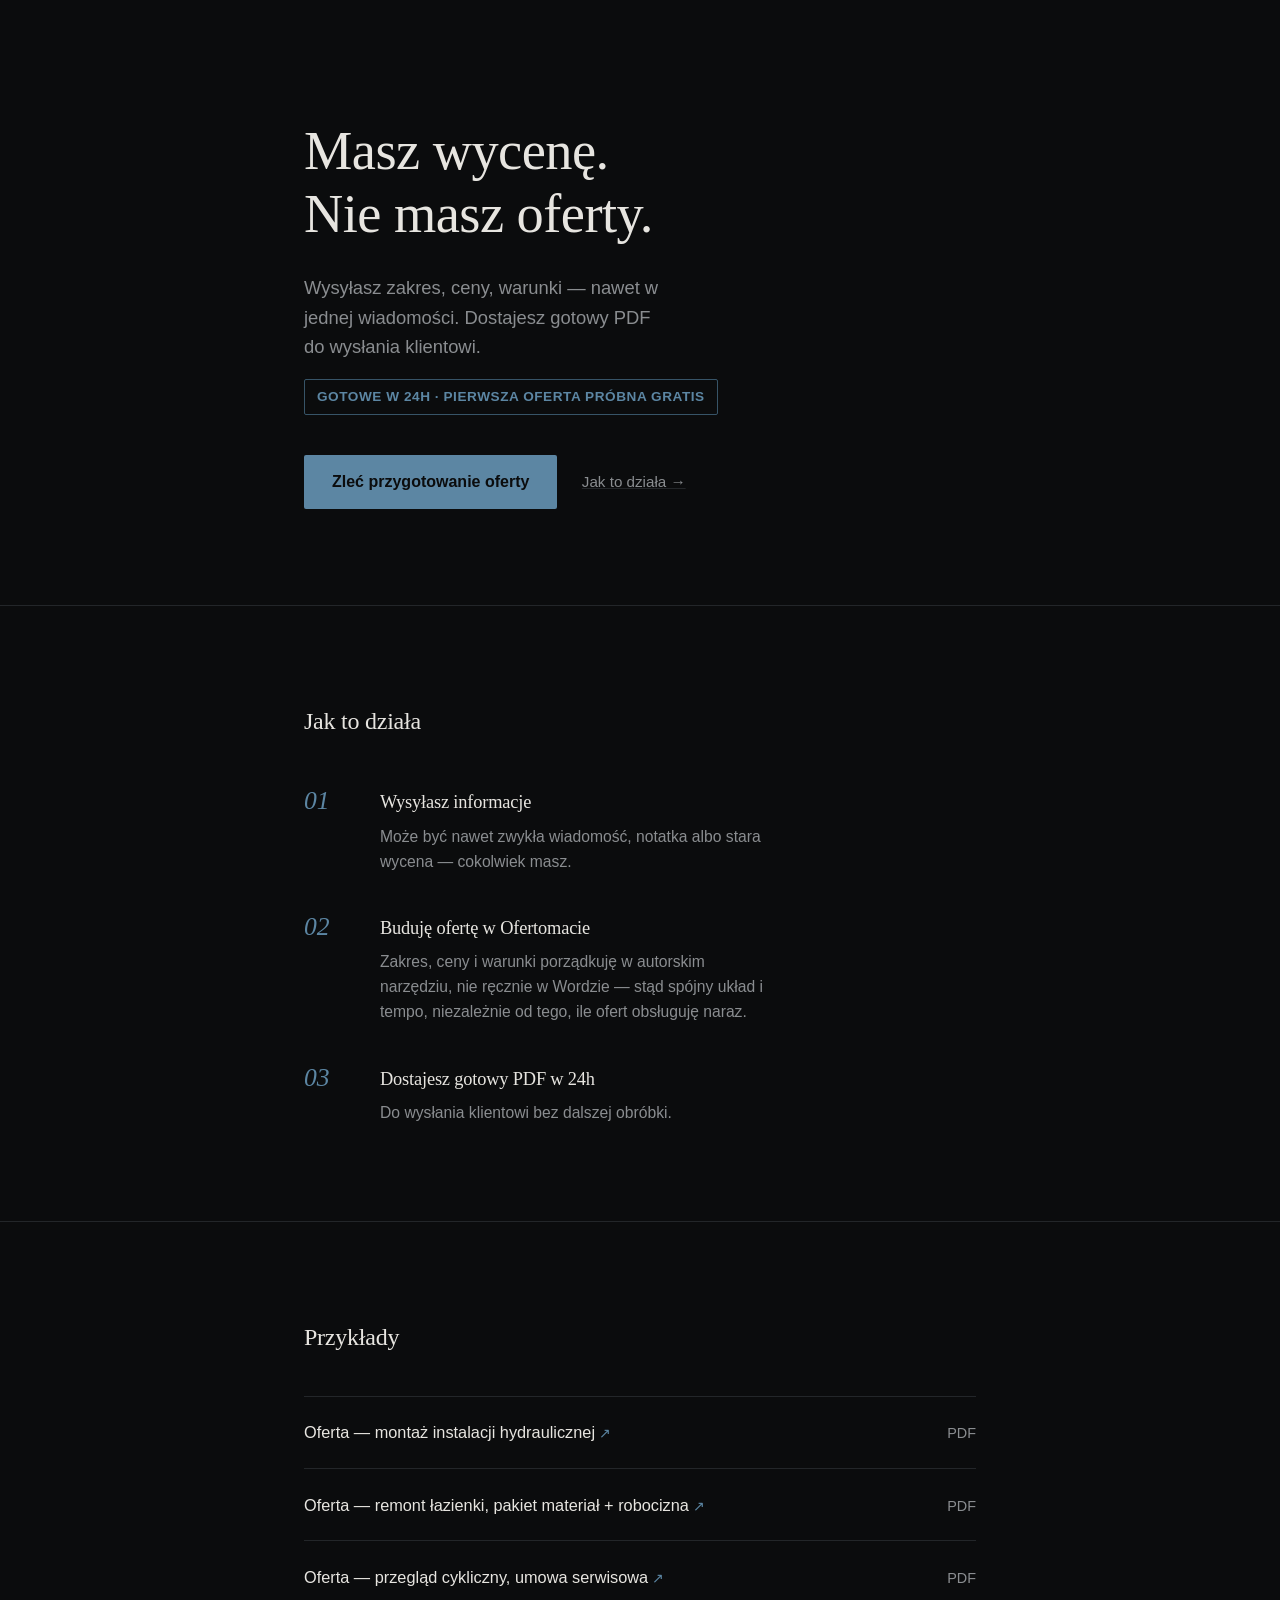
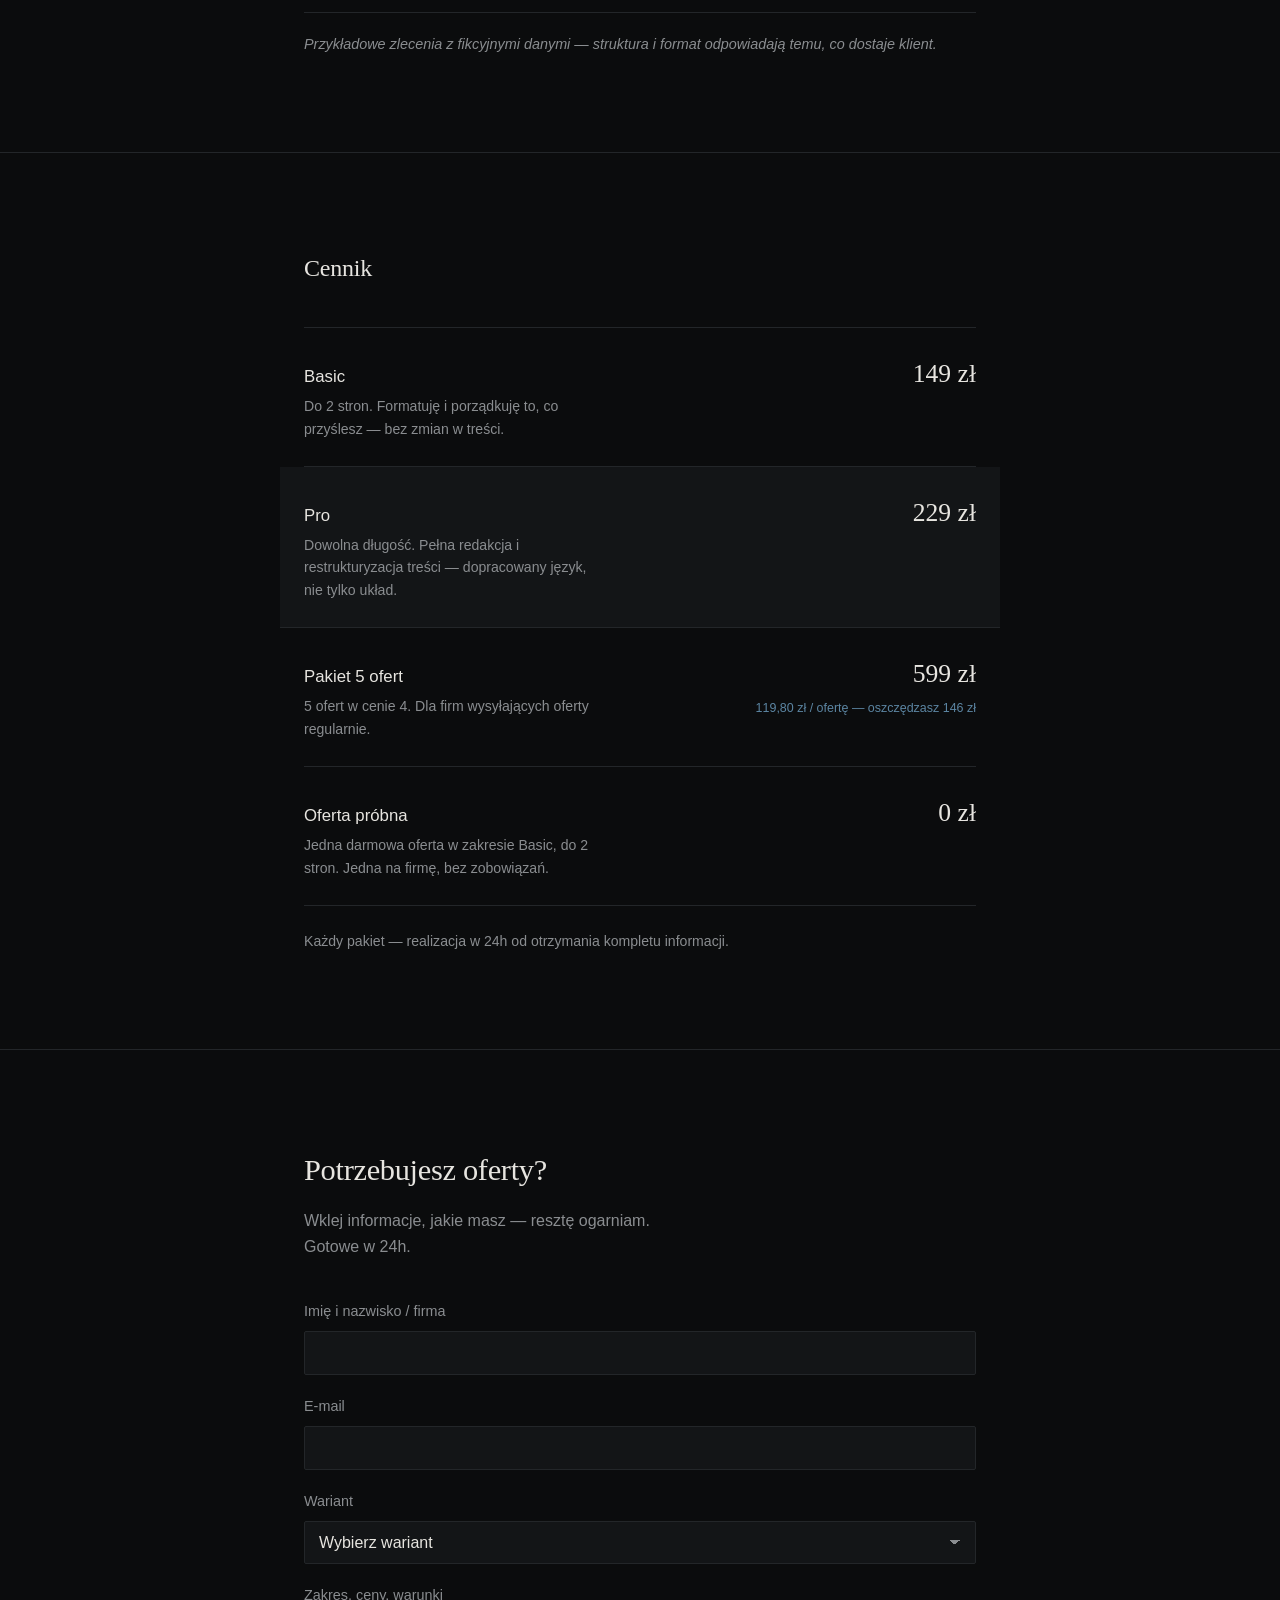
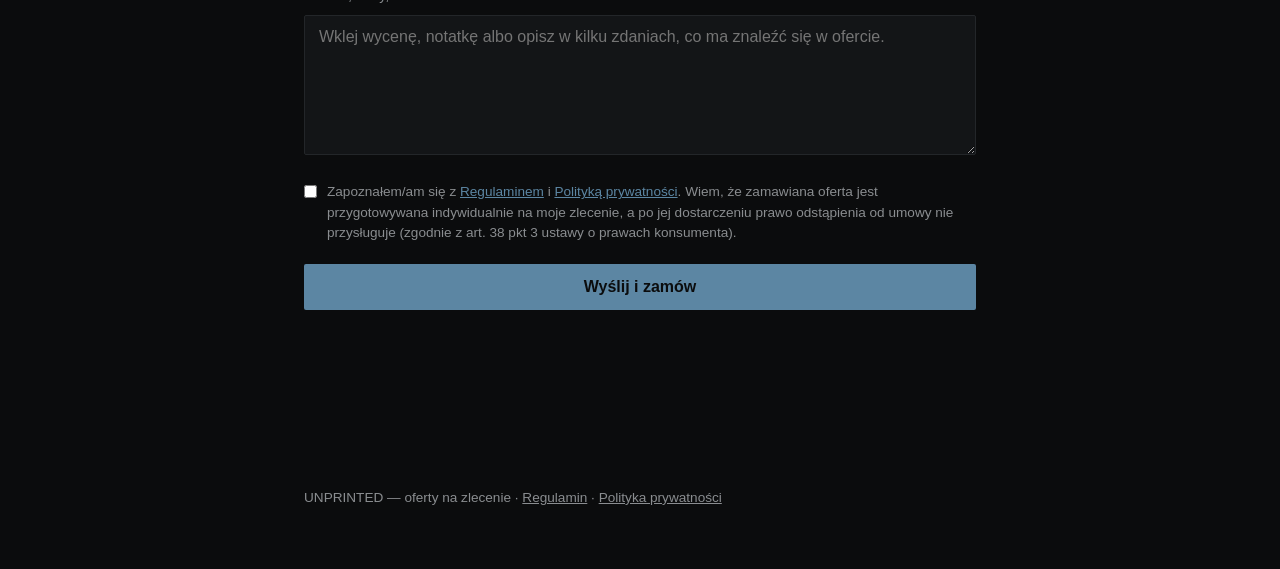
==== landing.html @ e14e417b "Add files via upload" ====
<!DOCTYPE html>
<html lang="pl">
<head>
<meta charset="UTF-8">
<meta name="viewport" content="width=device-width, initial-scale=1">
<title>Oferty PDF na zlecenie — UNPRINTED</title>
<meta name="description" content="Wysyłasz zakres, ceny, warunki. Dostajesz gotowy PDF do wysłania klientowi w 24h. Pierwsza oferta próbna gratis.">
<style>
@font-face{font-family:'Newsreader';font-style:normal;font-weight:400;src:url('fonts/newsreader-latin-400-normal.woff2') format('woff2');font-display:swap;}
@font-face{font-family:'Newsreader';font-style:normal;font-weight:500;src:url('fonts/newsreader-latin-500-normal.woff2') format('woff2');font-display:swap;}
@font-face{font-family:'Newsreader';font-style:normal;font-weight:600;src:url('fonts/newsreader-latin-600-normal.woff2') format('woff2');font-display:swap;}
@font-face{font-family:'Newsreader';font-style:italic;font-weight:400;src:url('fonts/newsreader-latin-400-italic.woff2') format('woff2');font-display:swap;}
@font-face{font-family:'IBM Plex Sans';font-style:normal;font-weight:400;src:url('fonts/ibm-plex-sans-latin-400-normal.woff2') format('woff2');font-display:swap;}
@font-face{font-family:'IBM Plex Sans';font-style:normal;font-weight:500;src:url('fonts/ibm-plex-sans-latin-500-normal.woff2') format('woff2');font-display:swap;}
@font-face{font-family:'IBM Plex Sans';font-style:normal;font-weight:600;src:url('fonts/ibm-plex-sans-latin-600-normal.woff2') format('woff2');font-display:swap;}
:root{--bg:#0b0c0d;--bg-alt:#131517;--text:#e7e5e0;--text-dim:#8a8d90;--line:#232629;--accent:#5c86a3;--accent-dim:#375467;}
*{box-sizing:border-box;margin:0;padding:0;}
html{scroll-behavior:smooth;}
body{background:var(--bg);color:var(--text);font-family:'IBM Plex Sans',sans-serif;font-size:16px;line-height:1.6;-webkit-font-smoothing:antialiased;}
h1,h2,h3{font-family:'Newsreader',serif;font-weight:500;letter-spacing:-0.01em;}
.wrap{max-width:720px;margin:0 auto;padding:0 24px;}
section{padding:96px 0;border-bottom:1px solid var(--line);}
section:last-of-type{border-bottom:none;}
.hero{padding-top:120px;}
.hero h1{font-size:clamp(2.2rem,5vw,3.4rem);line-height:1.15;max-width:14ch;opacity:0;animation:rise .7s ease-out .1s forwards;}
.hero .sub{margin-top:28px;font-size:1.15rem;color:var(--text-dim);max-width:36ch;opacity:0;animation:rise .7s ease-out .3s forwards;}
.hero .badge{display:inline-block;margin-top:18px;font-size:0.85rem;font-weight:600;letter-spacing:0.04em;text-transform:uppercase;color:var(--accent);border:1px solid var(--accent-dim);padding:6px 12px;border-radius:2px;opacity:0;animation:rise .7s ease-out .4s forwards;}
.hero .cta-row{margin-top:40px;opacity:0;animation:rise .7s ease-out .5s forwards;}
@keyframes rise{from{opacity:0;transform:translateY(10px);}to{opacity:1;transform:translateY(0);}}
@media (prefers-reduced-motion: reduce){.hero h1,.hero .sub,.hero .badge,.hero .cta-row{animation:none;opacity:1;}}
.btn{display:inline-block;background:var(--accent);color:#0b0c0d;font-family:'IBM Plex Sans',sans-serif;font-weight:600;font-size:1rem;padding:14px 28px;border:none;border-radius:2px;text-decoration:none;cursor:pointer;transition:background .15s ease;}
.btn:hover,.btn:focus-visible{background:#6f9bb8;}
.btn:focus-visible{outline:2px solid var(--accent);outline-offset:3px;}
.btn-ghost{display:inline-block;color:var(--text-dim);font-size:0.95rem;margin-left:20px;text-decoration:underline;text-decoration-color:var(--line);}
.btn-ghost:hover{color:var(--text);}
.steps{display:flex;flex-direction:column;gap:40px;margin-top:48px;}
.step{display:grid;grid-template-columns:56px 1fr;gap:20px;align-items:start;}
.step .num{font-family:'Newsreader',serif;font-style:italic;font-size:1.6rem;color:var(--accent);line-height:1;}
.step h3{font-size:1.15rem;font-weight:500;margin-bottom:6px;}
.step p{color:var(--text-dim);font-size:0.98rem;max-width:44ch;}
.examples{display:flex;flex-direction:column;gap:1px;margin-top:40px;border-top:1px solid var(--line);}
.example{padding:22px 0;border-bottom:1px solid var(--line);display:flex;justify-content:space-between;align-items:baseline;gap:16px;text-decoration:none;color:inherit;transition:opacity .15s ease;}
.example:hover,.example:focus-visible{opacity:0.72;}
.example .name{font-size:1.02rem;}
.example .name::after{content:" ↗";color:var(--accent);font-size:0.85em;}
.example .meta{color:var(--text-dim);font-size:0.9rem;white-space:nowrap;}
.examples-note{margin-top:20px;font-size:0.9rem;color:var(--text-dim);font-style:italic;}
.pricing{display:flex;flex-direction:column;margin-top:40px;border-top:1px solid var(--line);}
.price-row{display:flex;justify-content:space-between;align-items:baseline;padding:26px 0;border-bottom:1px solid var(--line);cursor:pointer;transition:background .15s ease,opacity .15s ease;text-decoration:none;color:inherit;}
.price-row:hover,.price-row:focus-visible{opacity:0.8;}
.price-row .plan-name::after{content:" →";color:var(--accent);font-size:0.85em;opacity:0;transition:opacity .15s ease;}
.price-row:hover .plan-name::after,.price-row:focus-visible .plan-name::after{opacity:1;}
.price-row.featured{background:var(--bg-alt);margin:0 -24px;padding:26px 24px;}
.price-row .plan-name{font-size:1.05rem;}
.price-row .plan-desc{color:var(--text-dim);font-size:0.88rem;margin-top:4px;max-width:38ch;}
.price-row .plan-price{font-family:'Newsreader',serif;font-size:1.6rem;white-space:nowrap;text-align:right;}
.price-row .plan-save{display:block;font-family:'IBM Plex Sans',sans-serif;font-size:0.78rem;color:var(--accent);margin-top:4px;font-weight:500;}
.pricing-note{margin-top:24px;font-size:0.88rem;color:var(--text-dim);}
.form-section h2{font-size:1.9rem;max-width:20ch;}
.form-section .sub{color:var(--text-dim);margin-top:14px;max-width:40ch;}
form{margin-top:40px;display:flex;flex-direction:column;gap:20px;}
label{font-size:0.9rem;color:var(--text-dim);display:block;margin-bottom:8px;}
input,textarea,select{width:100%;background:var(--bg-alt);border:1px solid var(--line);color:var(--text);font-family:'IBM Plex Sans',sans-serif;font-size:1rem;padding:12px 14px;border-radius:2px;}
select{appearance:none;-webkit-appearance:none;background-image:linear-gradient(45deg,transparent 50%,var(--text-dim) 50%),linear-gradient(135deg,var(--text-dim) 50%,transparent 50%);background-position:calc(100% - 20px) center,calc(100% - 15px) center;background-size:5px 5px,5px 5px;background-repeat:no-repeat;}
input:focus-visible,textarea:focus-visible,select:focus-visible{outline:2px solid var(--accent);outline-offset:1px;border-color:var(--accent);}
textarea{min-height:140px;resize:vertical;}
.form-status{font-size:0.9rem;margin-top:4px;min-height:1.2em;}
.form-status.ok{color:var(--accent);}
.form-status.err{color:#c0645a;}
.consent{display:flex;align-items:flex-start;gap:10px;}
.consent input[type=checkbox]{width:auto;margin-top:3px;flex:0 0 auto;accent-color:var(--accent);}
.consent label{font-size:0.85rem;color:var(--text-dim);margin-bottom:0;line-height:1.5;}
.consent a{color:var(--accent);}
footer{padding:40px 0 60px;color:var(--text-dim);font-size:0.85rem;}
</style>
</head>
<body>

<!-- HERO -->
<section class="hero">
<div class="wrap">
<h1>Masz wycenę.<br>Nie masz oferty.</h1>
<p class="sub">Wysyłasz zakres, ceny, warunki — nawet w jednej wiadomości. Dostajesz gotowy PDF do wysłania klientowi.</p>
<span class="badge">Gotowe w 24h · pierwsza oferta próbna gratis</span>
<div class="cta-row">
<a href="#formularz" class="btn">Zleć przygotowanie oferty</a>
<a href="#jak-to-dziala" class="btn-ghost">Jak to działa →</a>
</div>
</div>
</section>

<!-- JAK TO DZIAŁA -->
<section id="jak-to-dziala">
<div class="wrap">
<h2>Jak to działa</h2>
<div class="steps">
<div class="step">
<span class="num">01</span>
<div>
<h3>Wysyłasz informacje</h3>
<p>Może być nawet zwykła wiadomość, notatka albo stara wycena — cokolwiek masz.</p>
</div>
</div>
<div class="step">
<span class="num">02</span>
<div>
<h3>Buduję ofertę w Ofertomacie</h3>
<p>Zakres, ceny i warunki porządkuję w autorskim narzędziu, nie ręcznie w Wordzie — stąd spójny układ i tempo, niezależnie od tego, ile ofert obsługuję naraz.</p>
</div>
</div>
<div class="step">
<span class="num">03</span>
<div>
<h3>Dostajesz gotowy PDF w 24h</h3>
<p>Do wysłania klientowi bez dalszej obróbki.</p>
</div>
</div>
</div>
</div>
</section>

<!-- PRZYKŁADY -->
<section id="przykłady">
<div class="wrap">
<h2>Przykłady</h2>
<div class="examples">
<a class="example" href="przyklady/oferta-montaz-hydrauliczny.pdf" target="_blank" rel="noopener">
<span class="name">Oferta — montaż instalacji hydraulicznej</span>
<span class="meta">PDF</span>
</a>
<a class="example" href="przyklady/oferta-remont-lazienki.pdf" target="_blank" rel="noopener">
<span class="name">Oferta — remont łazienki, pakiet materiał + robocizna</span>
<span class="meta">PDF</span>
</a>
<a class="example" href="przyklady/oferta-przeglad-cykliczny.pdf" target="_blank" rel="noopener">
<span class="name">Oferta — przegląd cykliczny, umowa serwisowa</span>
<span class="meta">PDF</span>
</a>
</div>
<p class="examples-note">Przykładowe zlecenia z fikcyjnymi danymi — struktura i format odpowiadają temu, co dostaje klient.</p>
</div>
</section>

<!-- CENNIK -->
<section id="cennik">
<div class="wrap">
<h2>Cennik</h2>
<div class="pricing">
<a class="price-row" href="#formularz" data-package="Basic – 149 zł">
<div>
<div class="plan-name">Basic</div>
<div class="plan-desc">Do 2 stron. Formatuję i porządkuję to, co przyślesz — bez zmian w treści.</div>
</div>
<div class="plan-price">149 zł</div>
</a>
<a class="price-row featured" href="#formularz" data-package="Pro – 229 zł">
<div>
<div class="plan-name">Pro</div>
<div class="plan-desc">Dowolna długość. Pełna redakcja i restrukturyzacja treści — dopracowany język, nie tylko układ.</div>
</div>
<div class="plan-price">229 zł</div>
</a>
<a class="price-row" href="#formularz" data-package="Pakiet 5 ofert – 599 zł">
<div>
<div class="plan-name">Pakiet 5 ofert</div>
<div class="plan-desc">5 ofert w cenie 4. Dla firm wysyłających oferty regularnie.</div>
</div>
<div class="plan-price">599 zł
<span class="plan-save">119,80 zł / ofertę — oszczędzasz 146 zł</span>
</div>
</a>
<a class="price-row" href="#formularz" data-package="Oferta próbna – 0 zł">
<div>
<div class="plan-name">Oferta próbna</div>
<div class="plan-desc">Jedna darmowa oferta w zakresie Basic, do 2 stron. Jedna na firmę, bez zobowiązań.</div>
</div>
<div class="plan-price">0 zł</div>
</a>
</div>
<p class="pricing-note">Każdy pakiet — realizacja w 24h od otrzymania kompletu informacji.</p>
</div>
</section>

<!-- FORMULARZ -->
<section class="form-section" id="formularz">
<div class="wrap">
<h2>Potrzebujesz oferty?</h2>
<p class="sub">Wklej informacje, jakie masz — resztę ogarniam. Gotowe w 24h.</p>

<form id="offer-form" action="https://ofertomat-email.robnow958.workers.dev/" method="POST">
<div>
<label for="name">Imię i nazwisko / firma</label>
<input type="text" id="name" name="name" required>
</div>
<div>
<label for="email">E-mail</label>
<input type="email" id="email" name="email" required>
</div>
<div>
<label for="package">Wariant</label>
<select id="package" name="package" required>
<option value="" disabled selected>Wybierz wariant</option>
<option value="Basic – 149 zł">Basic — 149 zł</option>
<option value="Pro – 229 zł">Pro — 229 zł</option>
<option value="Pakiet 5 ofert – 599 zł">Pakiet 5 ofert — 599 zł</option>
<option value="Oferta próbna – 0 zł">Oferta próbna — 0 zł (jedna na firmę)</option>
</select>
</div>
<div>
<label for="details">Zakres, ceny, warunki</label>
<textarea id="details" name="details" placeholder="Wklej wycenę, notatkę albo opisz w kilku zdaniach, co ma znaleźć się w ofercie." required></textarea>
</div>
<div class="consent">
<input type="checkbox" id="consent" name="consent" required>
<label for="consent">Zapoznałem/am się z <a href="regulamin.html" target="_blank" rel="noopener">Regulaminem</a> i <a href="polityka-prywatnosci.html" target="_blank" rel="noopener">Polityką prywatności</a>. Wiem, że zamawiana oferta jest przygotowywana indywidualnie na moje zlecenie, a po jej dostarczeniu prawo odstąpienia od umowy nie przysługuje (zgodnie z art. 38 pkt 3 ustawy o prawach konsumenta).</label>
</div>
<button type="submit" class="btn">Wyślij i zamów</button>
<p class="form-status" id="form-status" role="status" aria-live="polite"></p>
</form>
</div>
</section>

<footer>
<div class="wrap">UNPRINTED — oferty na zlecenie · <a href="regulamin.html" style="color:inherit;">Regulamin</a> · <a href="polityka-prywatnosci.html" style="color:inherit;">Polityka prywatności</a></div>
</footer>

<script>
const form = document.getElementById('offer-form');
const formStatus = document.getElementById('form-status');
const packageSelect = document.getElementById('package');

document.querySelectorAll('.price-row[data-package]').forEach(row => {
  row.addEventListener('click', () => {
    const value = row.dataset.package;
    if (packageSelect) [...packageSelect.options].forEach(opt => { if (opt.value === value) packageSelect.value = value; });
  });
});

form.addEventListener('submit', async (e) => {
  e.preventDefault();
  formStatus.textContent = 'Wysyłanie...';
  formStatus.className = 'form-status';
  try {
    const data = Object.fromEntries(new FormData(form).entries());
    const res = await fetch(form.action, {
      method: 'POST',
      headers: {'Content-Type': 'application/json', 'Accept': 'application/json'},
      body: JSON.stringify(data)
    });
    if (res.ok) {
      formStatus.textContent = 'Wysłano. Odpiszę w ciągu 24h.';
      formStatus.className = 'form-status ok';
      form.reset();
    } else throw new Error();
  } catch {
    formStatus.textContent = 'Coś nie zadziałało — napisz bezpośrednio na maila.';
    formStatus.className = 'form-status err';
  }
});
</script>

</body>
</html>
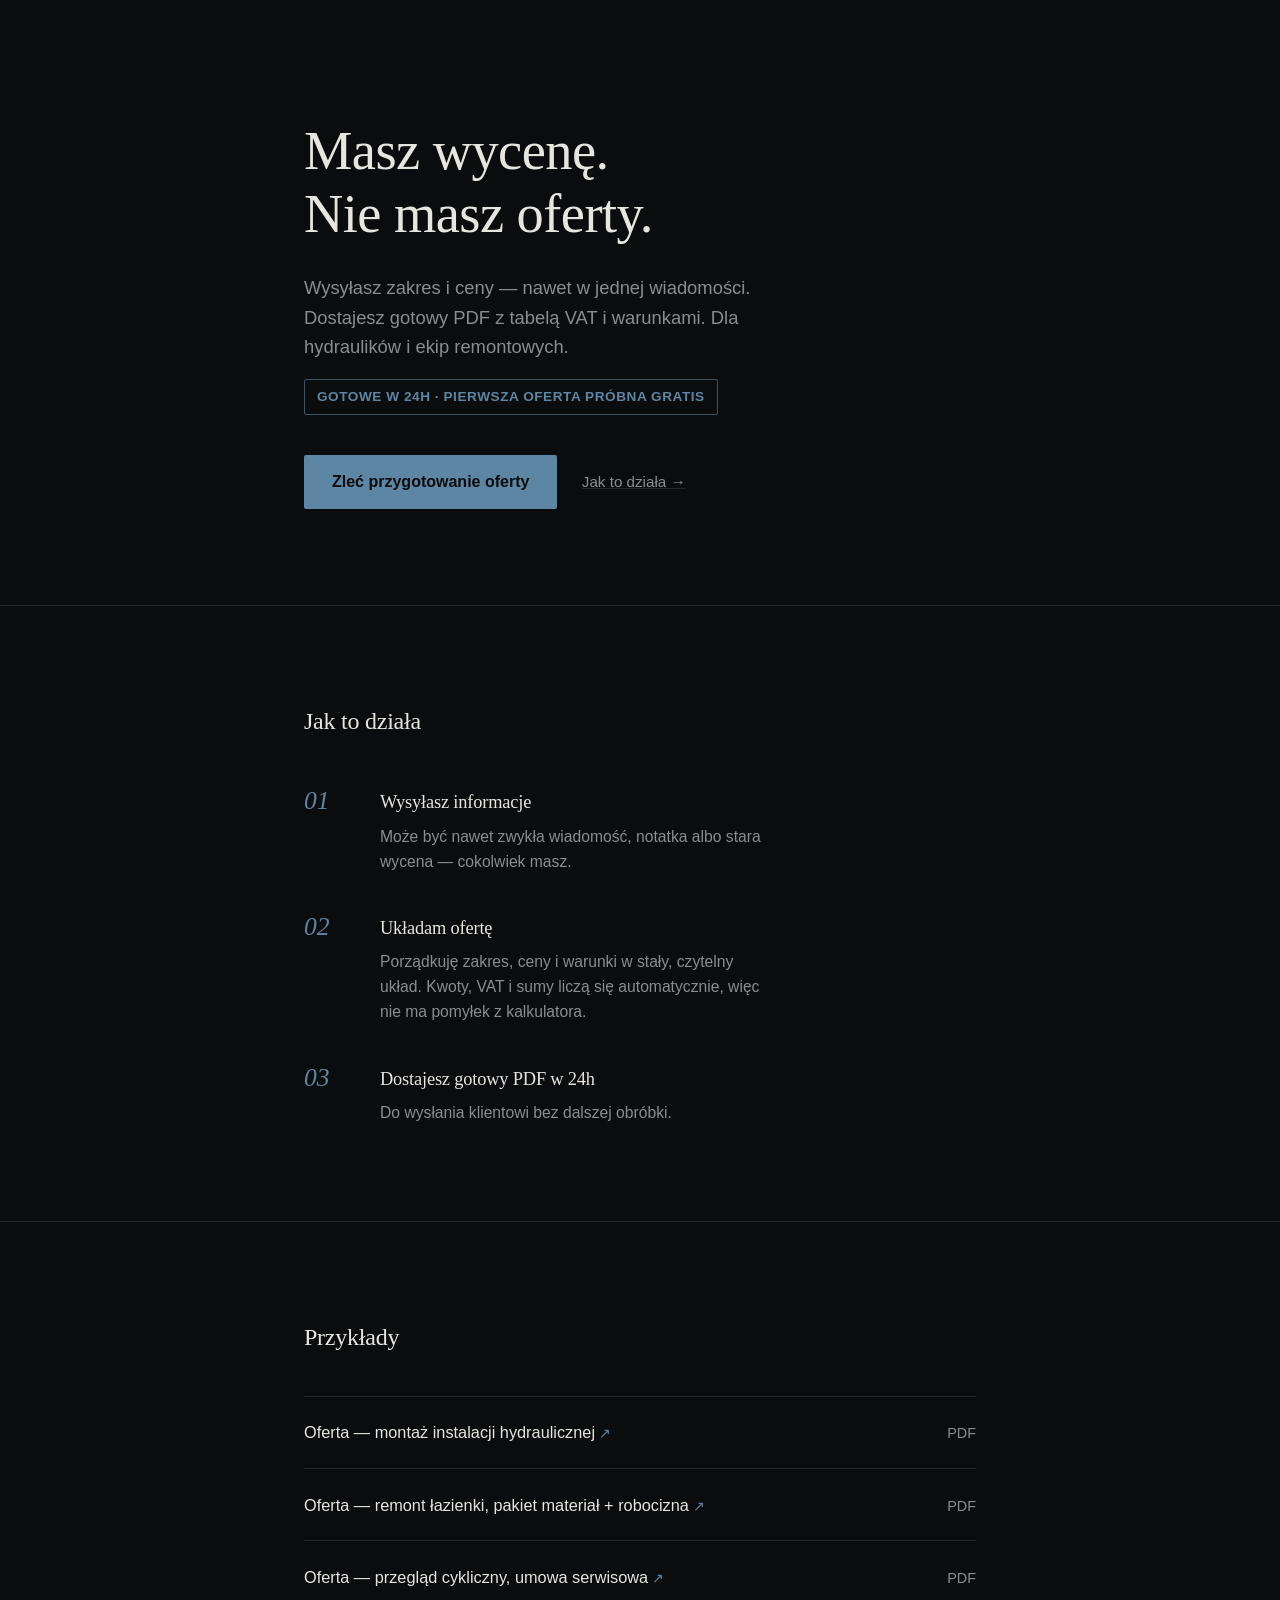
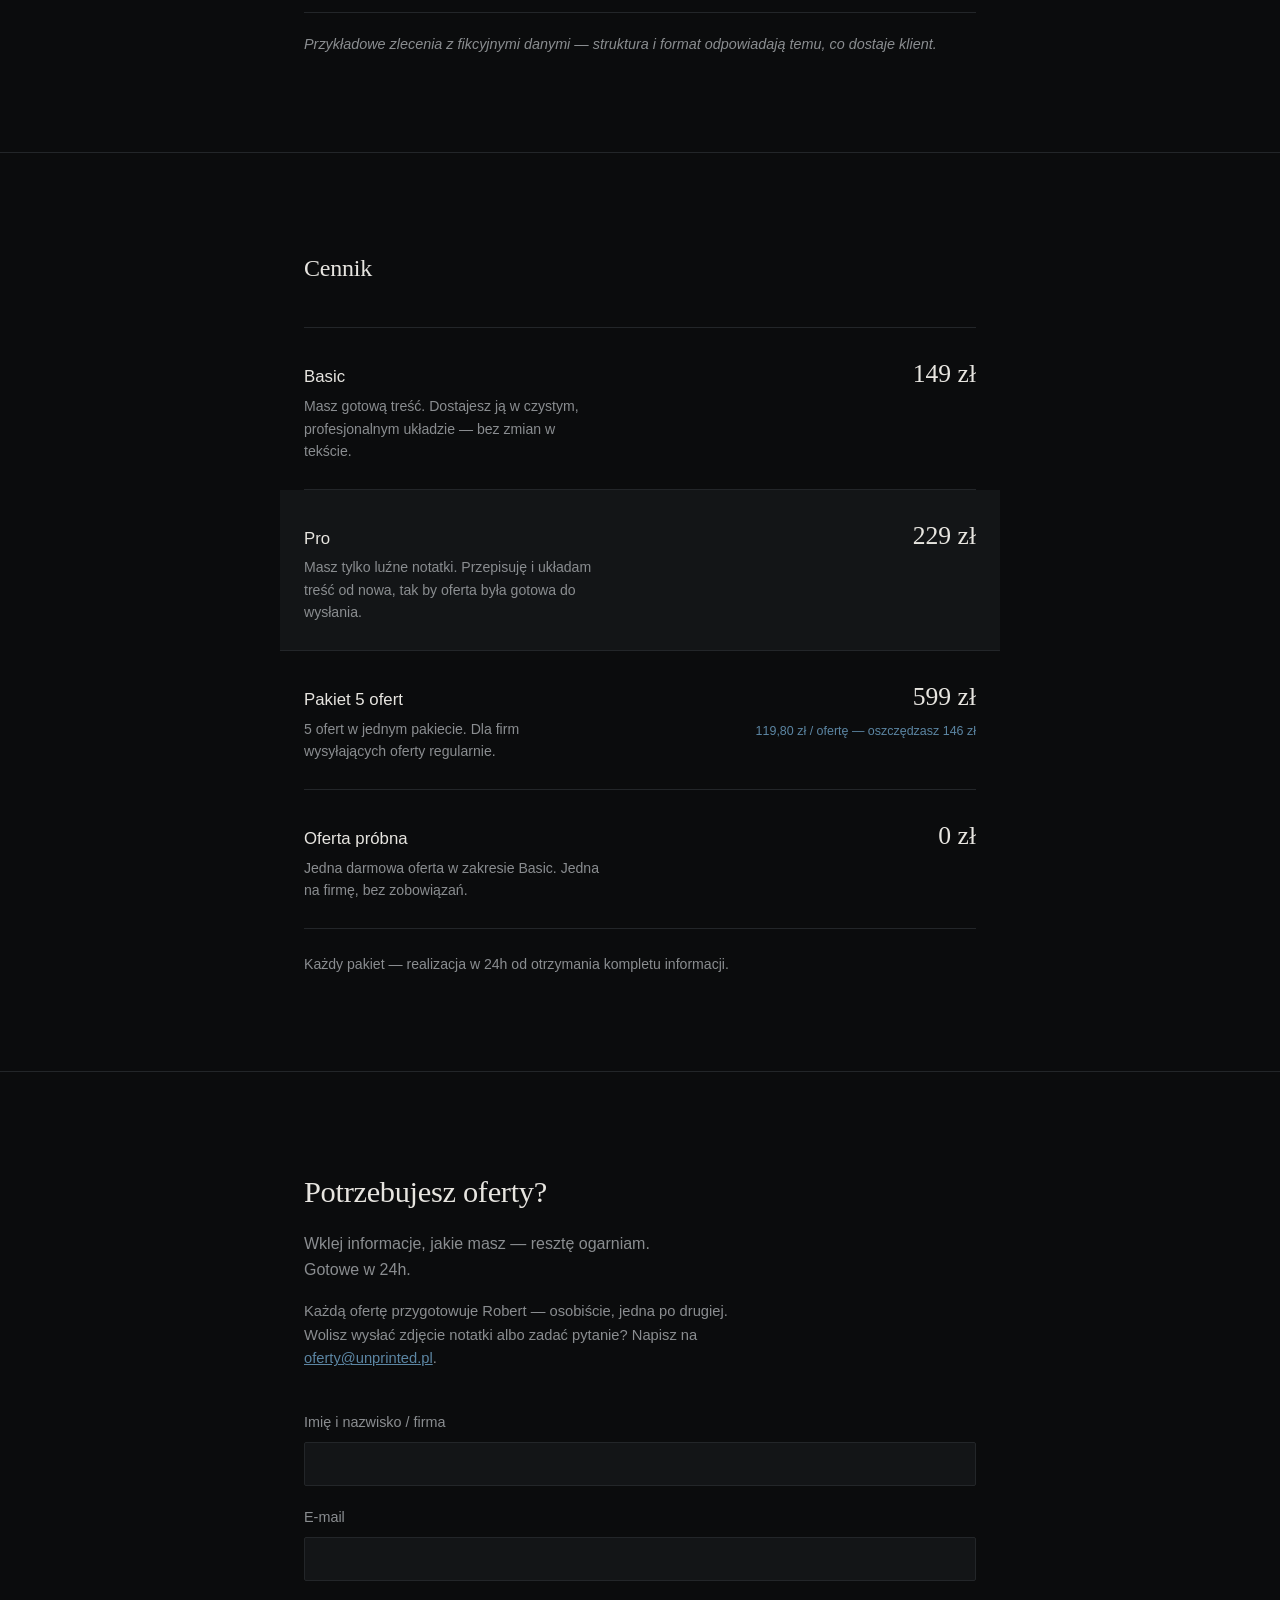
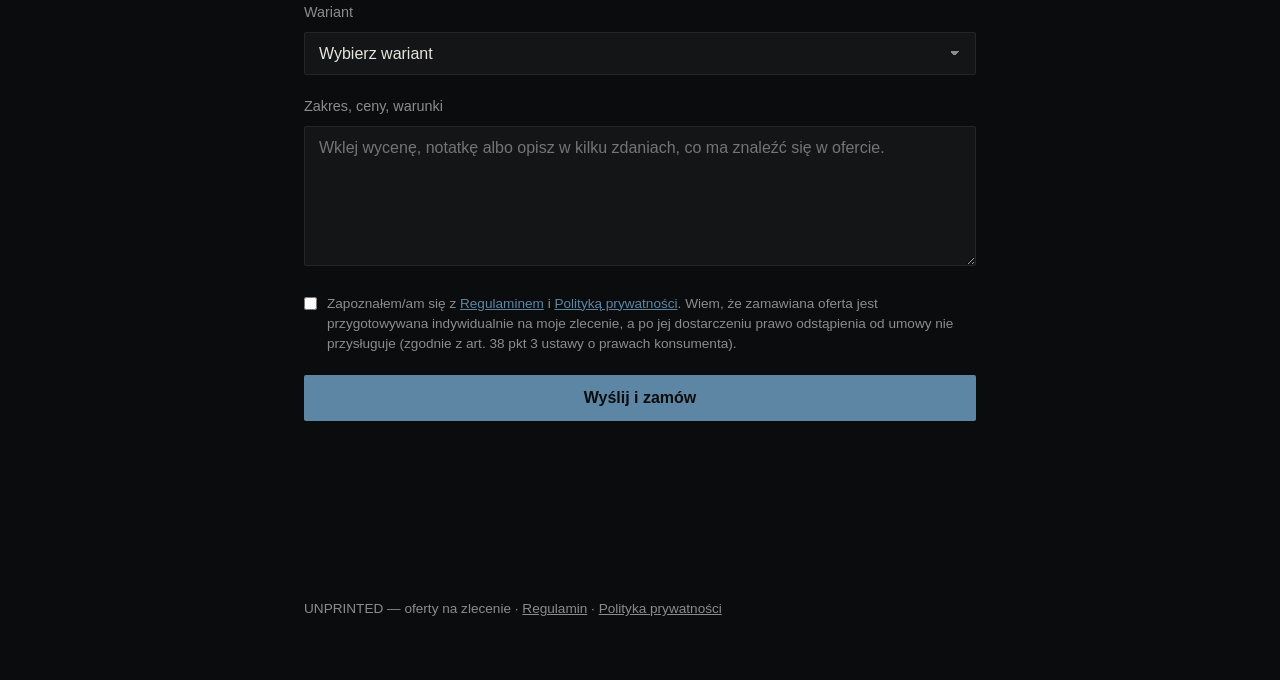
==== commit a7c480ef: "Add files via upload" ====
--- a/landing.html
+++ b/landing.html
@@ -23,11 +23,14 @@
 section:last-of-type{border-bottom:none;}
 .hero{padding-top:120px;}
 .hero h1{font-size:clamp(2.2rem,5vw,3.4rem);line-height:1.15;max-width:14ch;opacity:0;animation:rise .7s ease-out .1s forwards;}
-.hero .sub{margin-top:28px;font-size:1.15rem;color:var(--text-dim);max-width:36ch;opacity:0;animation:rise .7s ease-out .3s forwards;}
+.hero .sub{margin-top:28px;font-size:1.15rem;color:var(--text-dim);max-width:44ch;opacity:0;animation:rise .7s ease-out .3s forwards;}
 .hero .badge{display:inline-block;margin-top:18px;font-size:0.85rem;font-weight:600;letter-spacing:0.04em;text-transform:uppercase;color:var(--accent);border:1px solid var(--accent-dim);padding:6px 12px;border-radius:2px;opacity:0;animation:rise .7s ease-out .4s forwards;}
 .hero .cta-row{margin-top:40px;opacity:0;animation:rise .7s ease-out .5s forwards;}
+.preview{display:block;margin-top:56px;max-width:380px;opacity:0;animation:rise .7s ease-out .6s forwards;}
+.preview img{display:block;width:100%;height:auto;border:1px solid var(--line);box-shadow:0 18px 50px rgba(0,0,0,.5);}
+.preview span{display:block;margin-top:10px;font-size:0.85rem;color:var(--text-dim);}
 @keyframes rise{from{opacity:0;transform:translateY(10px);}to{opacity:1;transform:translateY(0);}}
-@media (prefers-reduced-motion: reduce){.hero h1,.hero .sub,.hero .badge,.hero .cta-row{animation:none;opacity:1;}}
+@media (prefers-reduced-motion: reduce){.hero h1,.hero .sub,.hero .badge,.hero .cta-row,.preview{animation:none;opacity:1;}}
 .btn{display:inline-block;background:var(--accent);color:#0b0c0d;font-family:'IBM Plex Sans',sans-serif;font-weight:600;font-size:1rem;padding:14px 28px;border:none;border-radius:2px;text-decoration:none;cursor:pointer;transition:background .15s ease;}
 .btn:hover,.btn:focus-visible{background:#6f9bb8;}
 .btn:focus-visible{outline:2px solid var(--accent);outline-offset:3px;}
@@ -58,6 +61,8 @@
 .pricing-note{margin-top:24px;font-size:0.88rem;color:var(--text-dim);}
 .form-section h2{font-size:1.9rem;max-width:20ch;}
 .form-section .sub{color:var(--text-dim);margin-top:14px;max-width:40ch;}
+.who{margin-top:18px;font-size:0.92rem;color:var(--text-dim);max-width:52ch;}
+.who a{color:var(--accent);}
 form{margin-top:40px;display:flex;flex-direction:column;gap:20px;}
 label{font-size:0.9rem;color:var(--text-dim);display:block;margin-bottom:8px;}
 input,textarea,select{width:100%;background:var(--bg-alt);border:1px solid var(--line);color:var(--text);font-family:'IBM Plex Sans',sans-serif;font-size:1rem;padding:12px 14px;border-radius:2px;}
@@ -80,12 +85,16 @@
 <section class="hero">
 <div class="wrap">
 <h1>Masz wycenę.<br>Nie masz oferty.</h1>
-<p class="sub">Wysyłasz zakres, ceny, warunki — nawet w jednej wiadomości. Dostajesz gotowy PDF do wysłania klientowi.</p>
+<p class="sub">Wysyłasz zakres i ceny — nawet w jednej wiadomości. Dostajesz gotowy PDF z tabelą VAT i warunkami. Dla hydraulików i ekip remontowych.</p>
 <span class="badge">Gotowe w 24h · pierwsza oferta próbna gratis</span>
 <div class="cta-row">
 <a href="#formularz" class="btn">Zleć przygotowanie oferty</a>
 <a href="#jak-to-dziala" class="btn-ghost">Jak to działa →</a>
 </div>
+<a class="preview" href="przyklady/oferta-remont-lazienki.pdf" target="_blank" rel="noopener">
+<img src="przyklady/podglad.png" alt="Podgląd gotowej oferty PDF — remont łazienki, materiał i robocizna" onerror="this.parentNode.style.display='none'">
+<span>Tak wygląda gotowa oferta. Otwórz cały PDF.</span>
+</a>
 </div>
 </section>
 
@@ -104,8 +113,8 @@
 <div class="step">
 <span class="num">02</span>
 <div>
-<h3>Buduję ofertę w Ofertomacie</h3>
-<p>Zakres, ceny i warunki porządkuję w autorskim narzędziu, nie ręcznie w Wordzie — stąd spójny układ i tempo, niezależnie od tego, ile ofert obsługuję naraz.</p>
+<h3>Układam ofertę</h3>
+<p>Porządkuję zakres, ceny i warunki w stały, czytelny układ. Kwoty, VAT i sumy liczą się automatycznie, więc nie ma pomyłek z kalkulatora.</p>
 </div>
 </div>
 <div class="step">
@@ -149,21 +158,21 @@
 <a class="price-row" href="#formularz" data-package="Basic – 149 zł">
 <div>
 <div class="plan-name">Basic</div>
-<div class="plan-desc">Do 2 stron. Formatuję i porządkuję to, co przyślesz — bez zmian w treści.</div>
+<div class="plan-desc">Masz gotową treść. Dostajesz ją w czystym, profesjonalnym układzie — bez zmian w tekście.</div>
 </div>
 <div class="plan-price">149 zł</div>
 </a>
 <a class="price-row featured" href="#formularz" data-package="Pro – 229 zł">
 <div>
 <div class="plan-name">Pro</div>
-<div class="plan-desc">Dowolna długość. Pełna redakcja i restrukturyzacja treści — dopracowany język, nie tylko układ.</div>
+<div class="plan-desc">Masz tylko luźne notatki. Przepisuję i układam treść od nowa, tak by oferta była gotowa do wysłania.</div>
 </div>
 <div class="plan-price">229 zł</div>
 </a>
 <a class="price-row" href="#formularz" data-package="Pakiet 5 ofert – 599 zł">
 <div>
 <div class="plan-name">Pakiet 5 ofert</div>
-<div class="plan-desc">5 ofert w cenie 4. Dla firm wysyłających oferty regularnie.</div>
+<div class="plan-desc">5 ofert w jednym pakiecie. Dla firm wysyłających oferty regularnie.</div>
 </div>
 <div class="plan-price">599 zł
 <span class="plan-save">119,80 zł / ofertę — oszczędzasz 146 zł</span>
@@ -172,7 +181,7 @@
 <a class="price-row" href="#formularz" data-package="Oferta próbna – 0 zł">
 <div>
 <div class="plan-name">Oferta próbna</div>
-<div class="plan-desc">Jedna darmowa oferta w zakresie Basic, do 2 stron. Jedna na firmę, bez zobowiązań.</div>
+<div class="plan-desc">Jedna darmowa oferta w zakresie Basic. Jedna na firmę, bez zobowiązań.</div>
 </div>
 <div class="plan-price">0 zł</div>
 </a>
@@ -186,6 +195,7 @@
 <div class="wrap">
 <h2>Potrzebujesz oferty?</h2>
 <p class="sub">Wklej informacje, jakie masz — resztę ogarniam. Gotowe w 24h.</p>
+<p class="who">Każdą ofertę przygotowuje Robert — osobiście, jedna po drugiej. Wolisz wysłać zdjęcie notatki albo zadać pytanie? Napisz na <a href="mailto:oferty@unprinted.pl">oferty@unprinted.pl</a>.</p>
 
 <form id="offer-form" action="https://ofertomat-email.robnow958.workers.dev/" method="POST">
 <div>
@@ -253,7 +263,7 @@
       form.reset();
     } else throw new Error();
   } catch {
-    formStatus.textContent = 'Coś nie zadziałało — napisz bezpośrednio na maila.';
+    formStatus.textContent = 'Nie udało się wysłać formularza. Napisz na oferty@unprinted.pl i dołącz te same informacje.';
     formStatus.className = 'form-status err';
   }
 });
